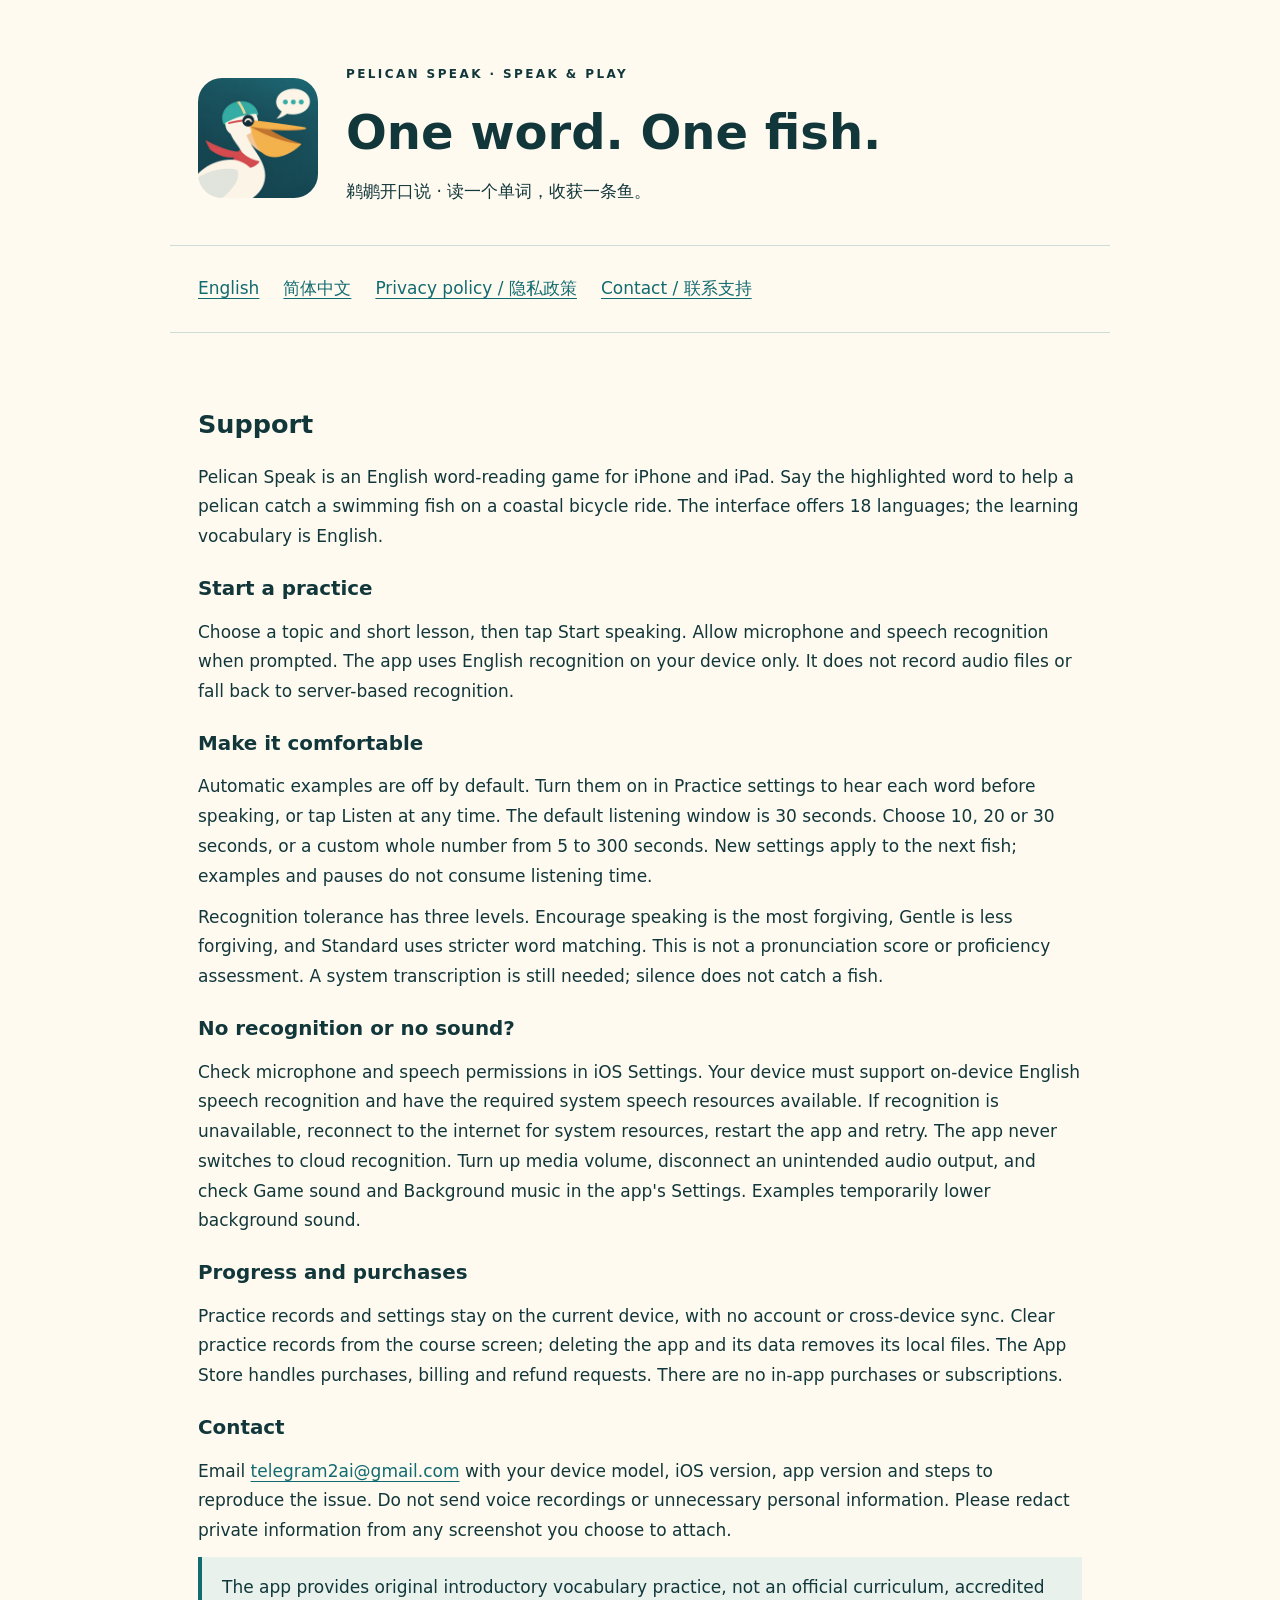
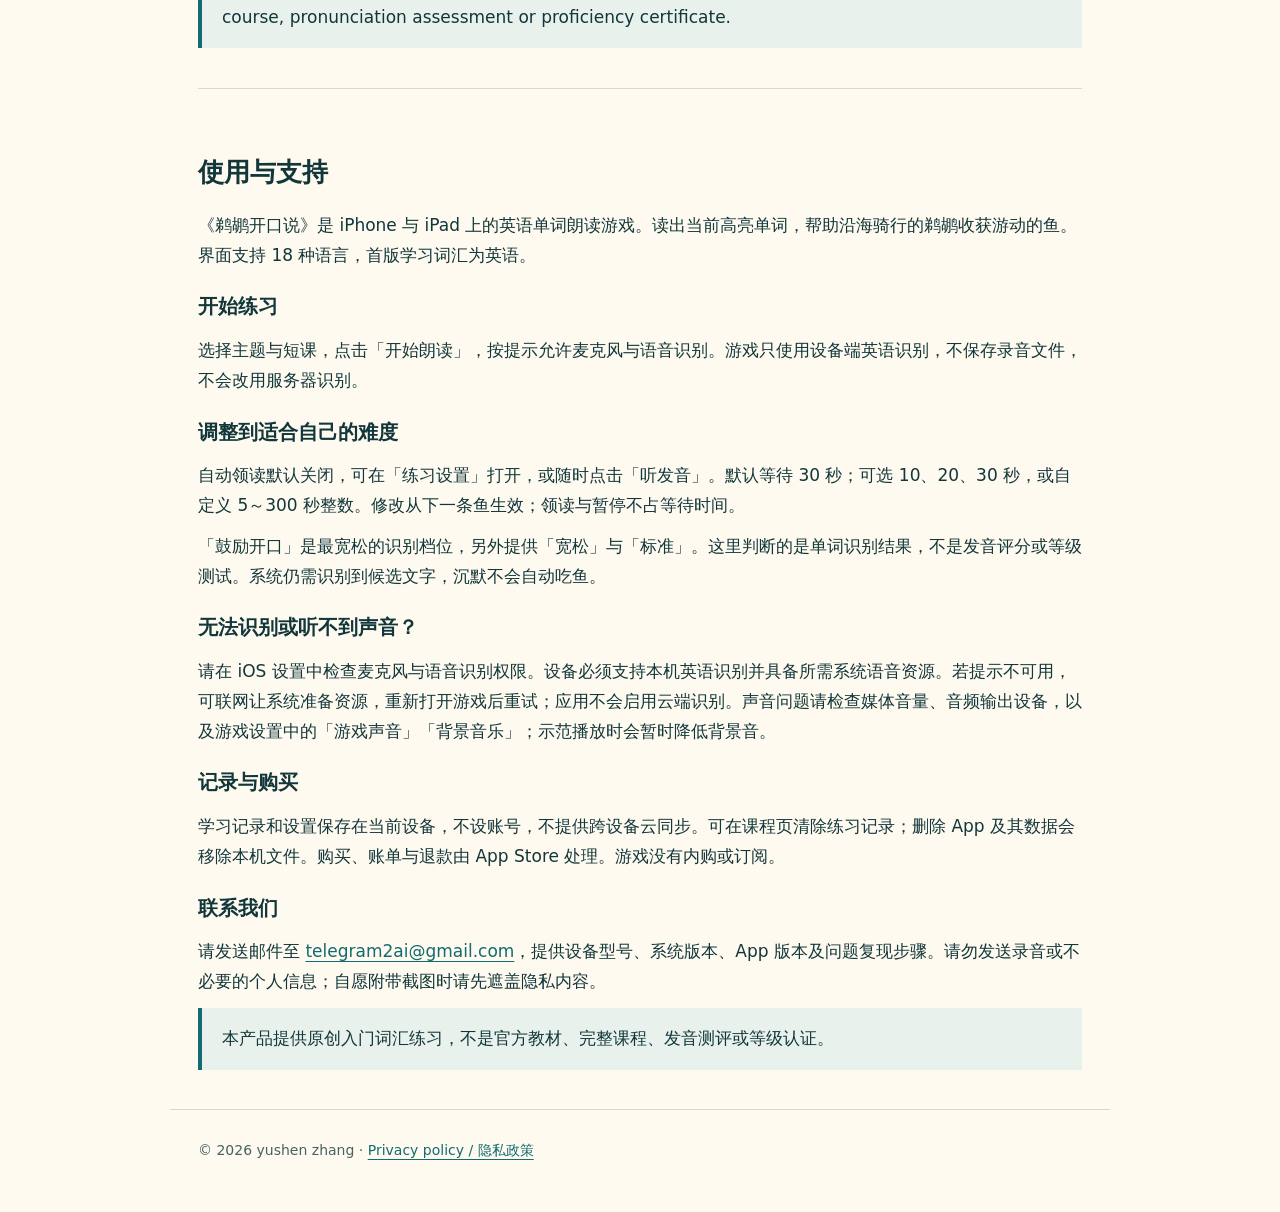
==== index.html @ 5c042890 "Publish Pelican Speak support and privacy pages" ====
<!doctype html>
<html lang="en"><head><meta charset="utf-8"><meta name="viewport" content="width=device-width,initial-scale=1"><meta name="description" content="Pelican Speak support: English word reading, on-device speech recognition, adjustable practice and privacy."><title>Pelican Speak · Support / 鹈鹕开口说支持</title><link rel="stylesheet" href="style.css"></head>
<body><header><img src="icon.png" alt="Pelican Speak icon" width="120" height="120"><div><span class="eyebrow">PELICAN SPEAK · SPEAK &amp; PLAY</span><h1>One word. One fish.</h1><p>鹈鹕开口说 · 读一个单词，收获一条鱼。</p></div></header>
<nav aria-label="Navigation"><a href="#en">English</a><a href="#zh">简体中文</a><a href="privacy.html">Privacy policy / 隐私政策</a><a href="mailto:telegram2ai@gmail.com?subject=Pelican%20Speak%20Support">Contact / 联系支持</a></nav>
<main><section id="en"><h2>Support</h2><p>Pelican Speak is an English word-reading game for iPhone and iPad. Say the highlighted word to help a pelican catch a swimming fish on a coastal bicycle ride. The interface offers 18 languages; the learning vocabulary is English.</p>
<h3>Start a practice</h3><p>Choose a topic and short lesson, then tap Start speaking. Allow microphone and speech recognition when prompted. The app uses English recognition on your device only. It does not record audio files or fall back to server-based recognition.</p>
<h3>Make it comfortable</h3><p>Automatic examples are off by default. Turn them on in Practice settings to hear each word before speaking, or tap Listen at any time. The default listening window is 30 seconds. Choose 10, 20 or 30 seconds, or a custom whole number from 5 to 300 seconds. New settings apply to the next fish; examples and pauses do not consume listening time.</p><p>Recognition tolerance has three levels. Encourage speaking is the most forgiving, Gentle is less forgiving, and Standard uses stricter word matching. This is not a pronunciation score or proficiency assessment. A system transcription is still needed; silence does not catch a fish.</p>
<h3>No recognition or no sound?</h3><p>Check microphone and speech permissions in iOS Settings. Your device must support on-device English speech recognition and have the required system speech resources available. If recognition is unavailable, reconnect to the internet for system resources, restart the app and retry. The app never switches to cloud recognition. Turn up media volume, disconnect an unintended audio output, and check Game sound and Background music in the app's Settings. Examples temporarily lower background sound.</p>
<h3>Progress and purchases</h3><p>Practice records and settings stay on the current device, with no account or cross-device sync. Clear practice records from the course screen; deleting the app and its data removes its local files. The App Store handles purchases, billing and refund requests. There are no in-app purchases or subscriptions.</p>
<h3>Contact</h3><p>Email <a href="mailto:telegram2ai@gmail.com?subject=Pelican%20Speak%20Support">telegram2ai@gmail.com</a> with your device model, iOS version, app version and steps to reproduce the issue. Do not send voice recordings or unnecessary personal information. Please redact private information from any screenshot you choose to attach.</p>
<p class="note">The app provides original introductory vocabulary practice, not an official curriculum, accredited course, pronunciation assessment or proficiency certificate.</p></section>
<section id="zh" lang="zh-Hans"><h2>使用与支持</h2><p>《鹈鹕开口说》是 iPhone 与 iPad 上的英语单词朗读游戏。读出当前高亮单词，帮助沿海骑行的鹈鹕收获游动的鱼。界面支持 18 种语言，首版学习词汇为英语。</p>
<h3>开始练习</h3><p>选择主题与短课，点击「开始朗读」，按提示允许麦克风与语音识别。游戏只使用设备端英语识别，不保存录音文件，不会改用服务器识别。</p>
<h3>调整到适合自己的难度</h3><p>自动领读默认关闭，可在「练习设置」打开，或随时点击「听发音」。默认等待 30 秒；可选 10、20、30 秒，或自定义 5～300 秒整数。修改从下一条鱼生效；领读与暂停不占等待时间。</p><p>「鼓励开口」是最宽松的识别档位，另外提供「宽松」与「标准」。这里判断的是单词识别结果，不是发音评分或等级测试。系统仍需识别到候选文字，沉默不会自动吃鱼。</p>
<h3>无法识别或听不到声音？</h3><p>请在 iOS 设置中检查麦克风与语音识别权限。设备必须支持本机英语识别并具备所需系统语音资源。若提示不可用，可联网让系统准备资源，重新打开游戏后重试；应用不会启用云端识别。声音问题请检查媒体音量、音频输出设备，以及游戏设置中的「游戏声音」「背景音乐」；示范播放时会暂时降低背景音。</p>
<h3>记录与购买</h3><p>学习记录和设置保存在当前设备，不设账号，不提供跨设备云同步。可在课程页清除练习记录；删除 App 及其数据会移除本机文件。购买、账单与退款由 App Store 处理。游戏没有内购或订阅。</p>
<h3>联系我们</h3><p>请发送邮件至 <a href="mailto:telegram2ai@gmail.com?subject=Pelican%20Speak%20Support">telegram2ai@gmail.com</a>，提供设备型号、系统版本、App 版本及问题复现步骤。请勿发送录音或不必要的个人信息；自愿附带截图时请先遮盖隐私内容。</p><p class="note">本产品提供原创入门词汇练习，不是官方教材、完整课程、发音测评或等级认证。</p></section></main>
<footer>© 2026 yushen zhang · <a href="privacy.html">Privacy policy / 隐私政策</a></footer></body></html>
---- style.css ----
:root{color-scheme:light;--ink:#12373b;--sea:#126b70;--paper:#fffaf0;--line:#cedbd6}*{box-sizing:border-box}body{margin:0;background:var(--paper);color:var(--ink);font:17px/1.75 system-ui,-apple-system,sans-serif}header,nav,main,footer{max-width:940px;margin:auto;padding:28px}header{display:flex;gap:28px;align-items:center;padding-top:58px}header img{width:120px;height:120px;border-radius:24px}h1{font-size:clamp(30px,5vw,48px);line-height:1.15;margin:.35em 0}h2{line-height:1.35;margin-top:1.8em}h3{margin-bottom:.25em}p{margin:.65em 0}a{color:var(--sea);text-underline-offset:4px}a:focus-visible{outline:3px solid #dc881d;outline-offset:4px}nav{display:flex;gap:24px;flex-wrap:wrap;border-block:1px solid var(--line)}section+section{border-top:1px solid var(--line);margin-top:40px;padding-top:20px}.eyebrow{font-size:12px;letter-spacing:.2em;font-weight:700}.note{padding:16px 20px;border-left:4px solid var(--sea);background:#e8f1eb}footer{font-size:14px;color:#466263;border-top:1px solid var(--line);padding-bottom:50px}@media(max-width:560px){header{align-items:flex-start;gap:16px}header img{width:76px;height:76px;border-radius:18px}header,nav,main,footer{padding-inline:22px}}
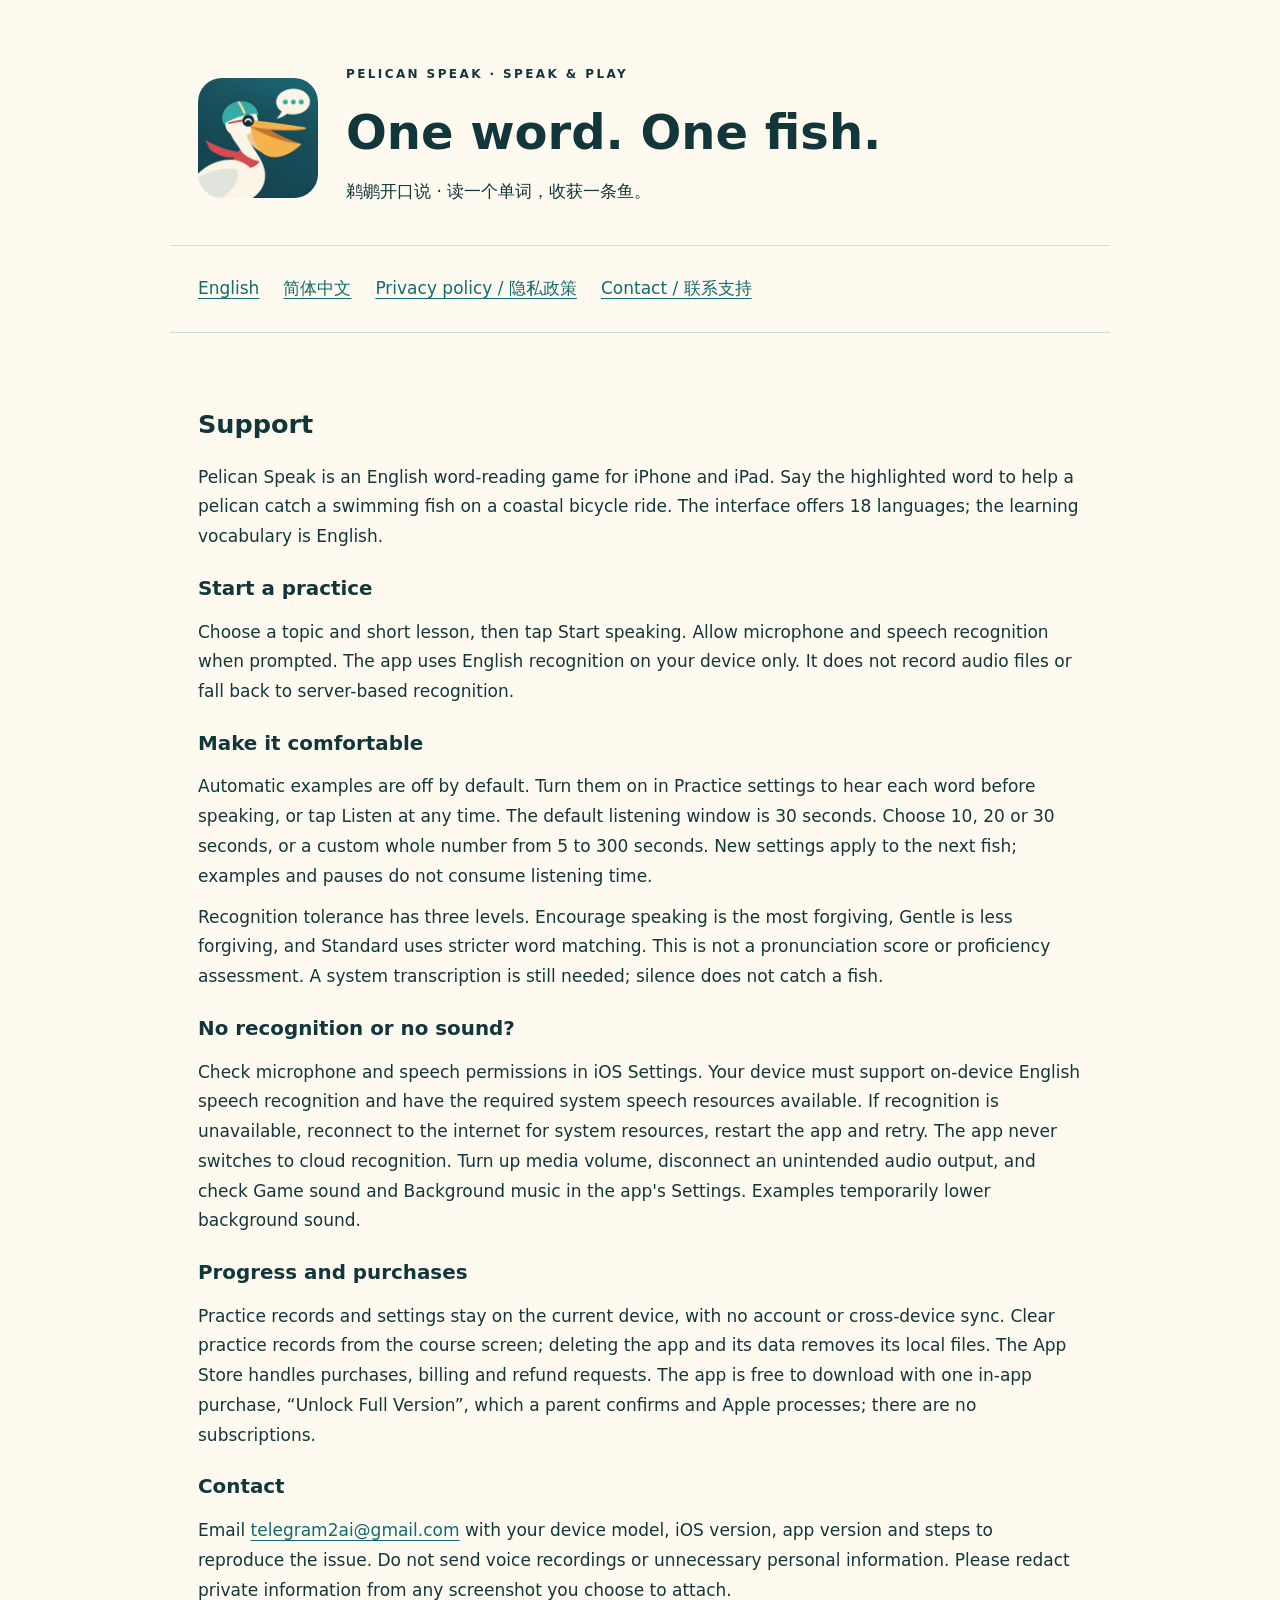
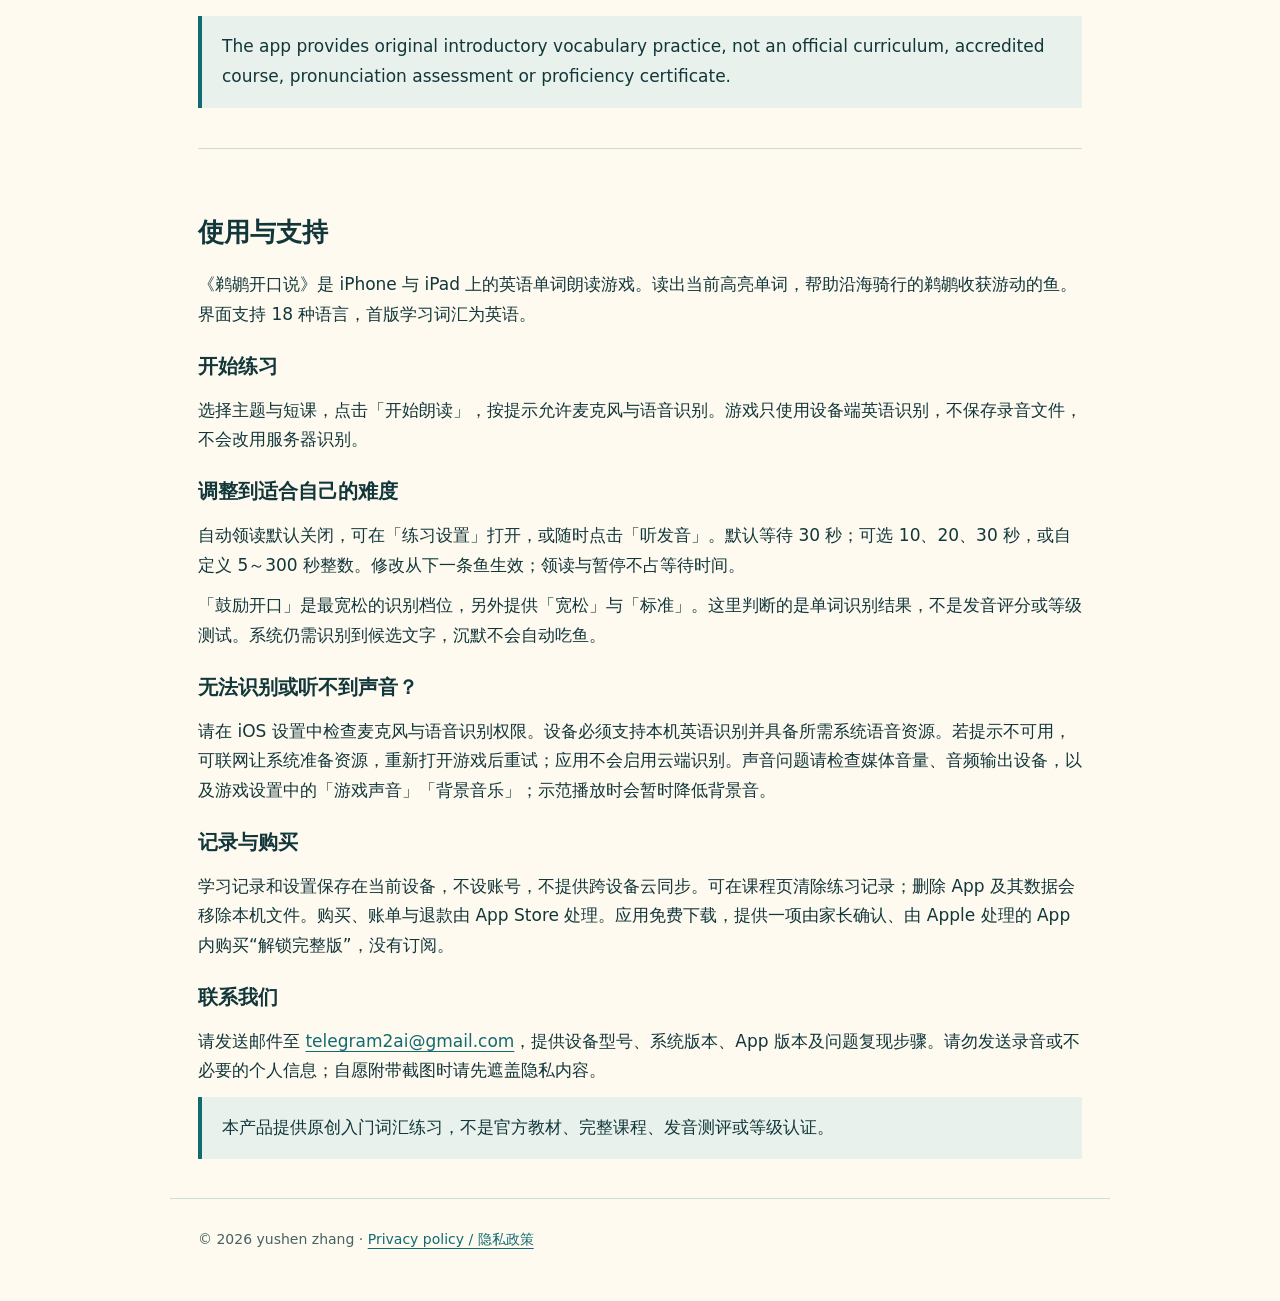
==== commit ac18b8ab: "说明改为免费下载 + 一次性 App 内购买解锁（2026-10-13 提交审核的新版本） Co-Authored-By: Claude Opus 5.5 <noreply@anthropic.com" ====
--- a/index.html
+++ b/index.html
@@ -6,13 +6,13 @@
 <h3>Start a practice</h3><p>Choose a topic and short lesson, then tap Start speaking. Allow microphone and speech recognition when prompted. The app uses English recognition on your device only. It does not record audio files or fall back to server-based recognition.</p>
 <h3>Make it comfortable</h3><p>Automatic examples are off by default. Turn them on in Practice settings to hear each word before speaking, or tap Listen at any time. The default listening window is 30 seconds. Choose 10, 20 or 30 seconds, or a custom whole number from 5 to 300 seconds. New settings apply to the next fish; examples and pauses do not consume listening time.</p><p>Recognition tolerance has three levels. Encourage speaking is the most forgiving, Gentle is less forgiving, and Standard uses stricter word matching. This is not a pronunciation score or proficiency assessment. A system transcription is still needed; silence does not catch a fish.</p>
 <h3>No recognition or no sound?</h3><p>Check microphone and speech permissions in iOS Settings. Your device must support on-device English speech recognition and have the required system speech resources available. If recognition is unavailable, reconnect to the internet for system resources, restart the app and retry. The app never switches to cloud recognition. Turn up media volume, disconnect an unintended audio output, and check Game sound and Background music in the app's Settings. Examples temporarily lower background sound.</p>
-<h3>Progress and purchases</h3><p>Practice records and settings stay on the current device, with no account or cross-device sync. Clear practice records from the course screen; deleting the app and its data removes its local files. The App Store handles purchases, billing and refund requests. There are no in-app purchases or subscriptions.</p>
+<h3>Progress and purchases</h3><p>Practice records and settings stay on the current device, with no account or cross-device sync. Clear practice records from the course screen; deleting the app and its data removes its local files. The App Store handles purchases, billing and refund requests. The app is free to download with one in-app purchase, “Unlock Full Version”, which a parent confirms and Apple processes; there are no subscriptions.</p>
 <h3>Contact</h3><p>Email <a href="mailto:telegram2ai@gmail.com?subject=Pelican%20Speak%20Support">telegram2ai@gmail.com</a> with your device model, iOS version, app version and steps to reproduce the issue. Do not send voice recordings or unnecessary personal information. Please redact private information from any screenshot you choose to attach.</p>
 <p class="note">The app provides original introductory vocabulary practice, not an official curriculum, accredited course, pronunciation assessment or proficiency certificate.</p></section>
 <section id="zh" lang="zh-Hans"><h2>使用与支持</h2><p>《鹈鹕开口说》是 iPhone 与 iPad 上的英语单词朗读游戏。读出当前高亮单词，帮助沿海骑行的鹈鹕收获游动的鱼。界面支持 18 种语言，首版学习词汇为英语。</p>
 <h3>开始练习</h3><p>选择主题与短课，点击「开始朗读」，按提示允许麦克风与语音识别。游戏只使用设备端英语识别，不保存录音文件，不会改用服务器识别。</p>
 <h3>调整到适合自己的难度</h3><p>自动领读默认关闭，可在「练习设置」打开，或随时点击「听发音」。默认等待 30 秒；可选 10、20、30 秒，或自定义 5～300 秒整数。修改从下一条鱼生效；领读与暂停不占等待时间。</p><p>「鼓励开口」是最宽松的识别档位，另外提供「宽松」与「标准」。这里判断的是单词识别结果，不是发音评分或等级测试。系统仍需识别到候选文字，沉默不会自动吃鱼。</p>
 <h3>无法识别或听不到声音？</h3><p>请在 iOS 设置中检查麦克风与语音识别权限。设备必须支持本机英语识别并具备所需系统语音资源。若提示不可用，可联网让系统准备资源，重新打开游戏后重试；应用不会启用云端识别。声音问题请检查媒体音量、音频输出设备，以及游戏设置中的「游戏声音」「背景音乐」；示范播放时会暂时降低背景音。</p>
-<h3>记录与购买</h3><p>学习记录和设置保存在当前设备，不设账号，不提供跨设备云同步。可在课程页清除练习记录；删除 App 及其数据会移除本机文件。购买、账单与退款由 App Store 处理。游戏没有内购或订阅。</p>
+<h3>记录与购买</h3><p>学习记录和设置保存在当前设备，不设账号，不提供跨设备云同步。可在课程页清除练习记录；删除 App 及其数据会移除本机文件。购买、账单与退款由 App Store 处理。应用免费下载，提供一项由家长确认、由 Apple 处理的 App 内购买“解锁完整版”，没有订阅。</p>
 <h3>联系我们</h3><p>请发送邮件至 <a href="mailto:telegram2ai@gmail.com?subject=Pelican%20Speak%20Support">telegram2ai@gmail.com</a>，提供设备型号、系统版本、App 版本及问题复现步骤。请勿发送录音或不必要的个人信息；自愿附带截图时请先遮盖隐私内容。</p><p class="note">本产品提供原创入门词汇练习，不是官方教材、完整课程、发音测评或等级认证。</p></section></main>
 <footer>© 2026 yushen zhang · <a href="privacy.html">Privacy policy / 隐私政策</a></footer></body></html>
